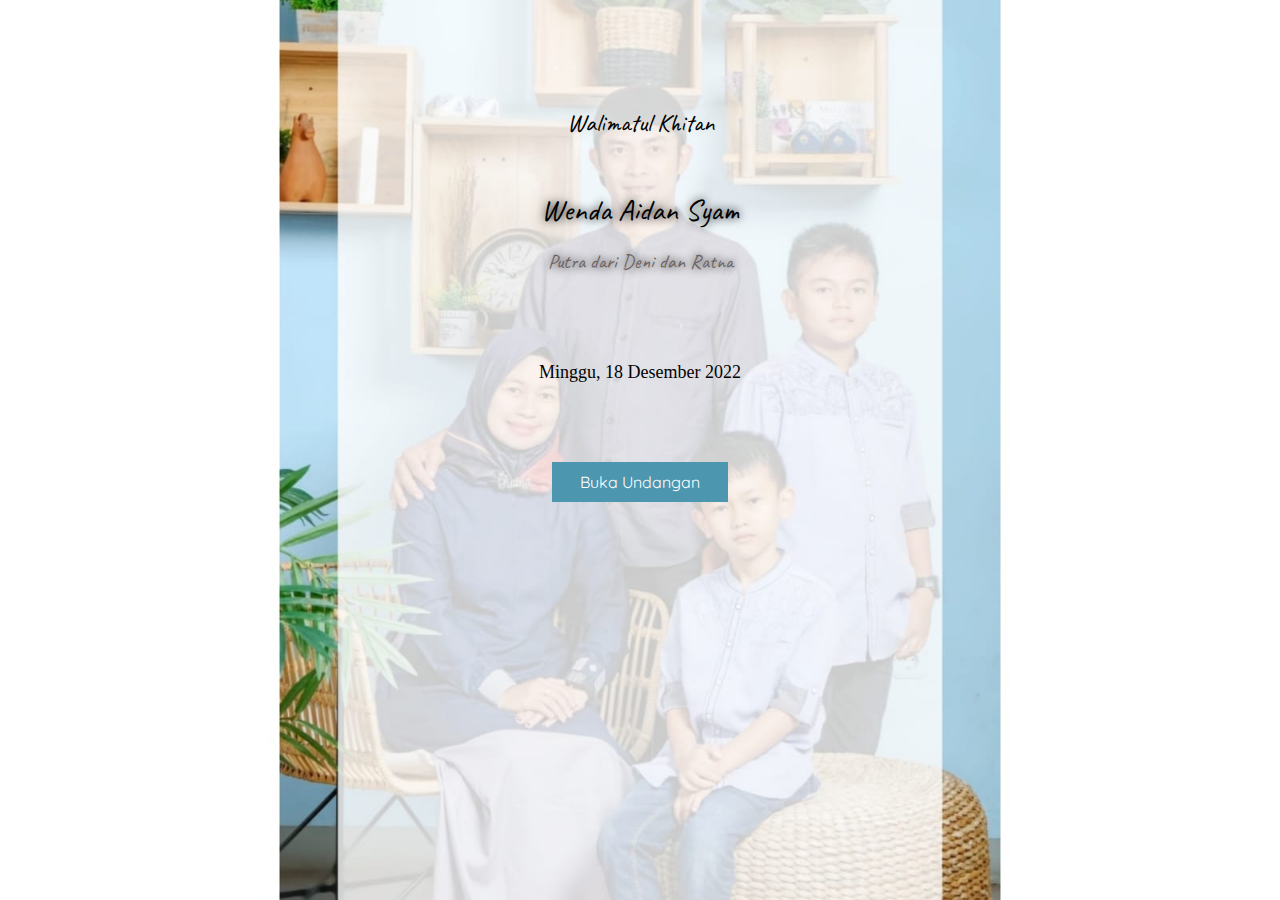
==== index.html @ 90796e2a "add undangan" ====
<!DOCTYPE html>
<html lang="en">
  <head>
    <meta charset="UTF-8">
    <title>Wenda Aidan Syam</title>
    <link rel="stylesheet" type="text/css" href="theme.css"> 
    <link rel="stylesheet" type="text/css" href="./icons/css/all.min.css"> 
    <link href="https://fonts.googleapis.com/css?family=Caveat|Quicksand&display=swap" rel="stylesheet">
    <meta name="viewport" content="width=device-width, initial-scale=1">
  </head>
  <body>

    <header class="header">
      <h1 class = "heading-subtext3"> Walimatul Khitan <br></br> </h1>
      <h1 class = "heading"> Wenda Aidan Syam </h1>
      <h1 class = "heading-subtext"> Putra dari Deni dan Ratna <br></br> <br></br> </h1> 
      <h1 class = "heading-subtext2" > Minggu, 18 Desember 2022 <br></br> <br></br> </h1> 
      <a href="home.html" class="button">Buka Undangan</a>
    </header>
  </body>
</html>
---- theme.css ----
*{
    font-family: 'Quicksand', sans-serif;
    font-size: 16px;
    color: #222;
}
html, body{
    margin: 0;
    height: 100vh;
    text-align: center;
    background: var(--blue-grey-100);
    background-repeat: no-repeat;
}
.header{
    background-image: url(./img/idan.jpg);
    background-repeat: no-repeat;
    background-position: 50% 50%;
    background-attachment: scroll;
    background-size: cover;
    height: 90vh;
    margin: 0;
    padding-top: 10vh;
}

.tm-slide-content-div {
	background-color: rgba(255,255,255,0.8);
	border-radius: 20px;	
	/* margin-left: 2%;
    margin-right: 2%; */
    margin-top: -10px;
    max-width: 600px;
    padding: 4%;
    width: 100%;  
}

.img {
    border: 4px solid #575D63;
    margin: 20px;
    padding: 10px;
    width: 150px;
    height: 90px;
  }

.heading {
    color: #000000;
    display: block;
    font-family: 'Caveat', cursive;
    font-size: 30px;
    font-weight: normal;
    text-shadow: 0 0 10px #000;
}
.heading-subtext{
    color: rgb(109, 100, 100);
    display: block;
    font-family: 'Caveat', cursive;
    font-size: 20px;
    font-weight: normal;
    text-shadow: 0 0 10px #000;
}

.heading-subtext2{
    color: rgb(1, 1, 1);
    display: block;
    font-family: 'Cilibri', cilibri;
    font-size: 18px;
    font-weight: normal;
    /* text-shadow: 0 0 10px #000; */
}

.heading-subtext3{
    color: rgb(0, 0, 0);
    display: block;
    font-family: 'Caveat', cursive;
    font-size: 25px;
    font-weight: normal;
    text-shadow: 0 0 10px rgb(230, 230, 230);
}

.heading-subtext4{
    color: rgb(0, 0, 0);
    display: block;
    font-family: 'Caveat', cursive;
    font-size: 20px;
    font-weight: normal;
    text-shadow: 0 0 10px rgb(230, 230, 230);
}

.heading-subtext5{
    -webkit-column-count: 2;
    -moz-column-count: 2;
    column-count: 2;
}

.button {
    background-color: #4c96af; /* Green */
    border: none;
    color: white;
    padding: 10px 28px;
    text-align: center;
    text-decoration: none;
    display: inline-block;
    margin: 4px 2px;
    cursor: pointer;
  }
  
.fixed-button{
    background: rgba(20,20,20,.5);
    border-radius: 1em;
    bottom: 1em;
    color: white;
    font-weight: bold;
    padding: 1em;
    position: fixed;
    right: 1em;
    text-decoration: none;
    z-index: 9999;
}
.fixed-button::after{
    content: "\25BE";
    display: block;
    font-size: 28px;
    line-height: 0;
    margin-bottom: 6px;
    margin-top: 10px;
    text-align: center;
}
.fixed-button:active,
.fixed-button:hover{
    background: rgba(20,20,20,.9);
}
.section{
    margin: 0 auto;
    max-width: 600px;
    padding: 1em 2.4em;
}
.sub-heading{
    font-family: 'Caveat', cursive;
    font-size: 3em;
    margin-top: 2em;
}

.sub-heading2{
    font-family: 'Caveat', cursive;
    font-size: 2em;
}

.details{
    margin: 0 auto 8em;
}
.details-heading{
    font-weight: bold;
    text-transform: uppercase;
}
.fas {
    font-size: 3em;
    opacity: .8;
}
.resort-image{
    width: 100%
}

@media only screen and (max-width: 600px) {
    .heading {
        font-size: 4em;
    }
  }


:root {
    --teal-050: #effcf6;
    --teal-100: #c6f7e2;
    --teal-200: #8eedc7;
    --teal-300: #65d6ad;
    --teal-400: #3ebd93;
    --teal-500: #27ab83;
    --teal-600: #199473;
    --teal-700: #147d64;
    --teal-800: #0c6b58;
    --teal-900: #014d40;
    --blue-grey-050: #f0f4f8;
    --blue-grey-100: #d9e2ec;
    --blue-grey-200: #bcccdc;
    --blue-grey-300: #9fb3c8;
    --blue-grey-400: #829ab1;
    --blue-grey-500: #627d98;
    --blue-grey-600: #486581;
    --blue-grey-700: #334e68;
    --blue-grey-800: #243b53;
    --blue-grey-900: #102a43;
}
    
main {
    max-width: -webkit-max-content;
    max-width: -moz-max-content;
    max-width: max-content;
    margin: 3em auto 0 auto;
    padding: 1.5em;
    background-color: #fff;
    border: 2px solid var(--blue-grey-200);
    border-radius: 8px;
}
  
.month-indicator {
    color: var(--blue-grey-700);
    text-align: center;
    font-weight: 500;
}
  
.day-of-week,
.date-grid {
    display: grid;
    grid-template-columns: repeat(7, 1fr);
}
  
.day-of-week {
    margin-top: 1.25em;
}
  
.day-of-week > * {
    font-size: 0.7em;
    color: var(--blue-grey-400);
    font-weight: 500;
    letter-spacing: 0.1em;
    font-variant: small-caps;
    text-align: center;
}
  
  /* Dates */
.date-grid {
    margin-top: 0.5em;
}

.date-grid2 {
    /* font-size: 24px; */
    color:rgb(255, 0, 64);
}
  
  /* Positioning the first day */
.date-grid button:first-child {
    grid-column: 4;
}
  
.date-grid button {
    position: relative;
    border: 0;
    width: 4.5ch;
    height: 4.5ch;
    border-radius: 50%;
    background-color: transparent;
    color: var(--blue-grey-600);
}
  
.date-grid button:hover,
.date-grid button:focus {
    outline: none;
    background-color: var(--blue-grey-050);
    color: var(--blue-grey-700);
}

.date-grid button:active,
.date-grid button.is-selected {
    background-color: var(--teal-100);
    color: var(--teal-900);
}
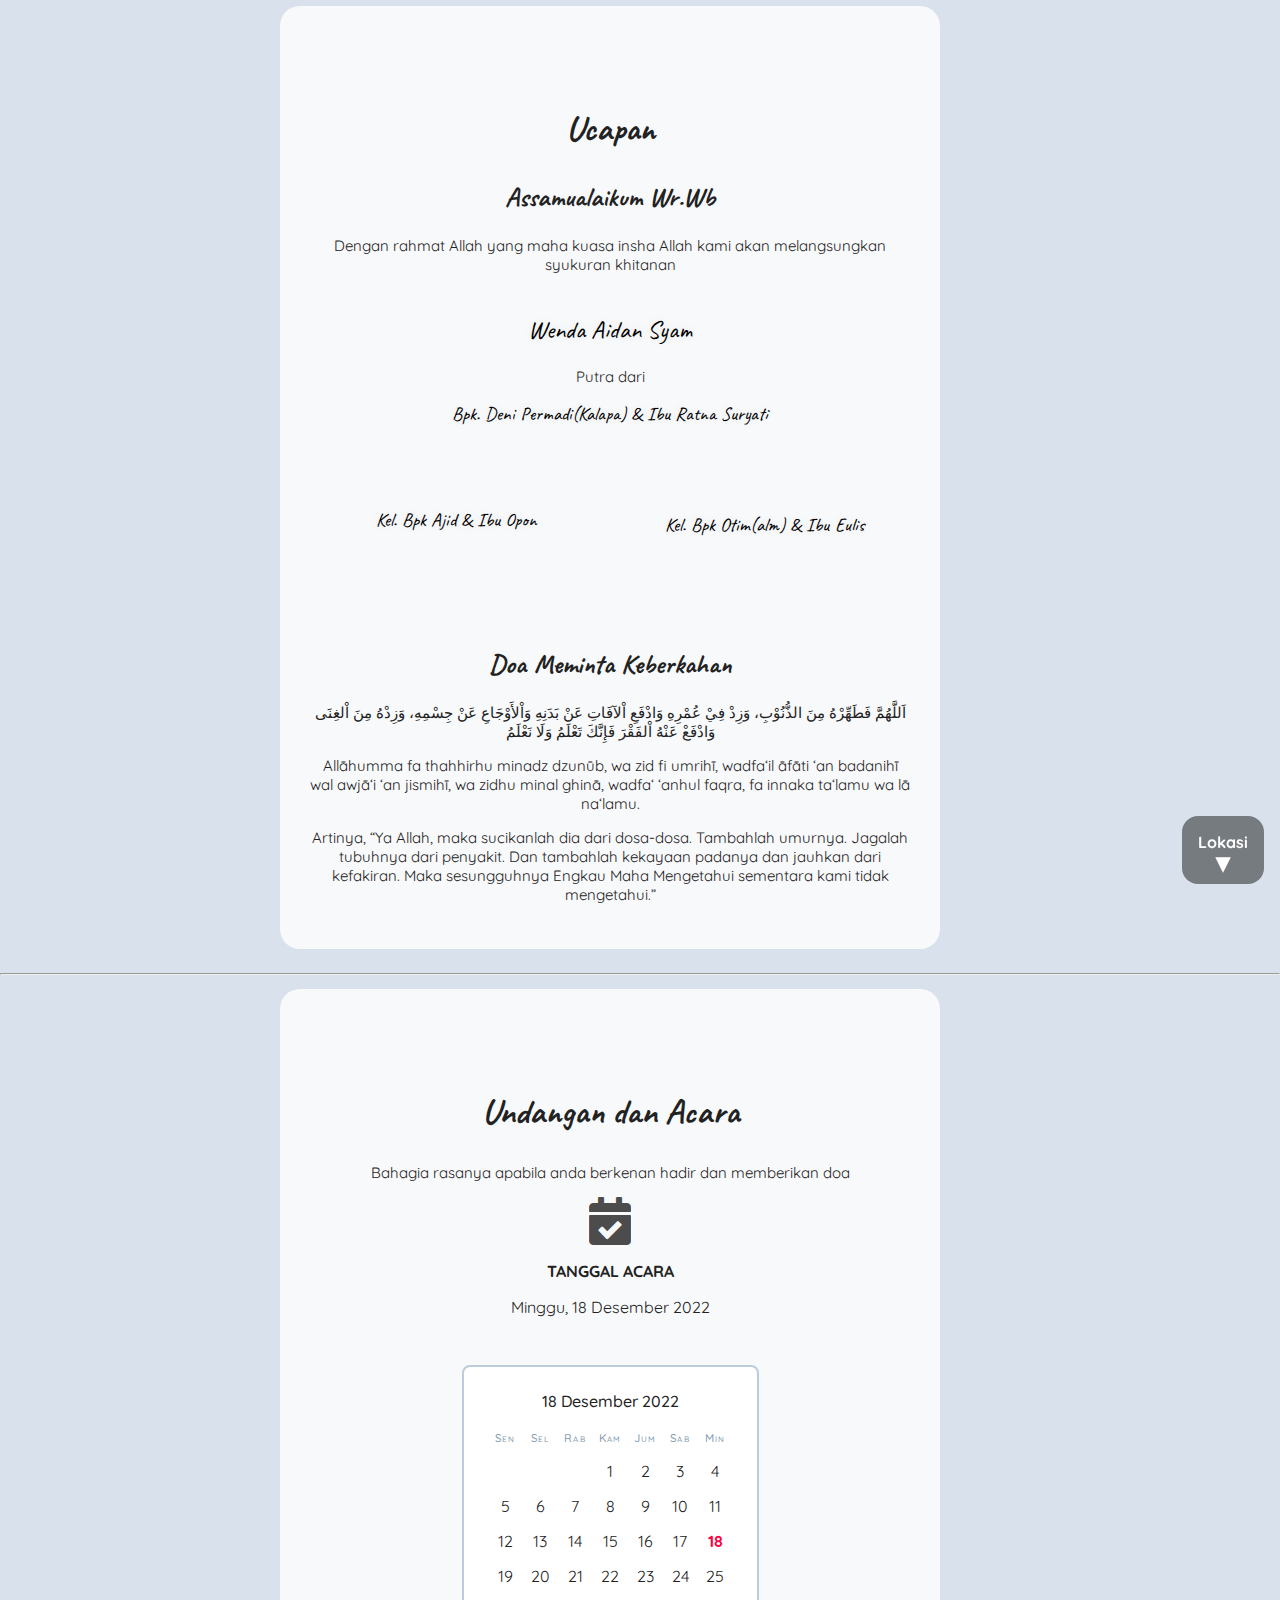
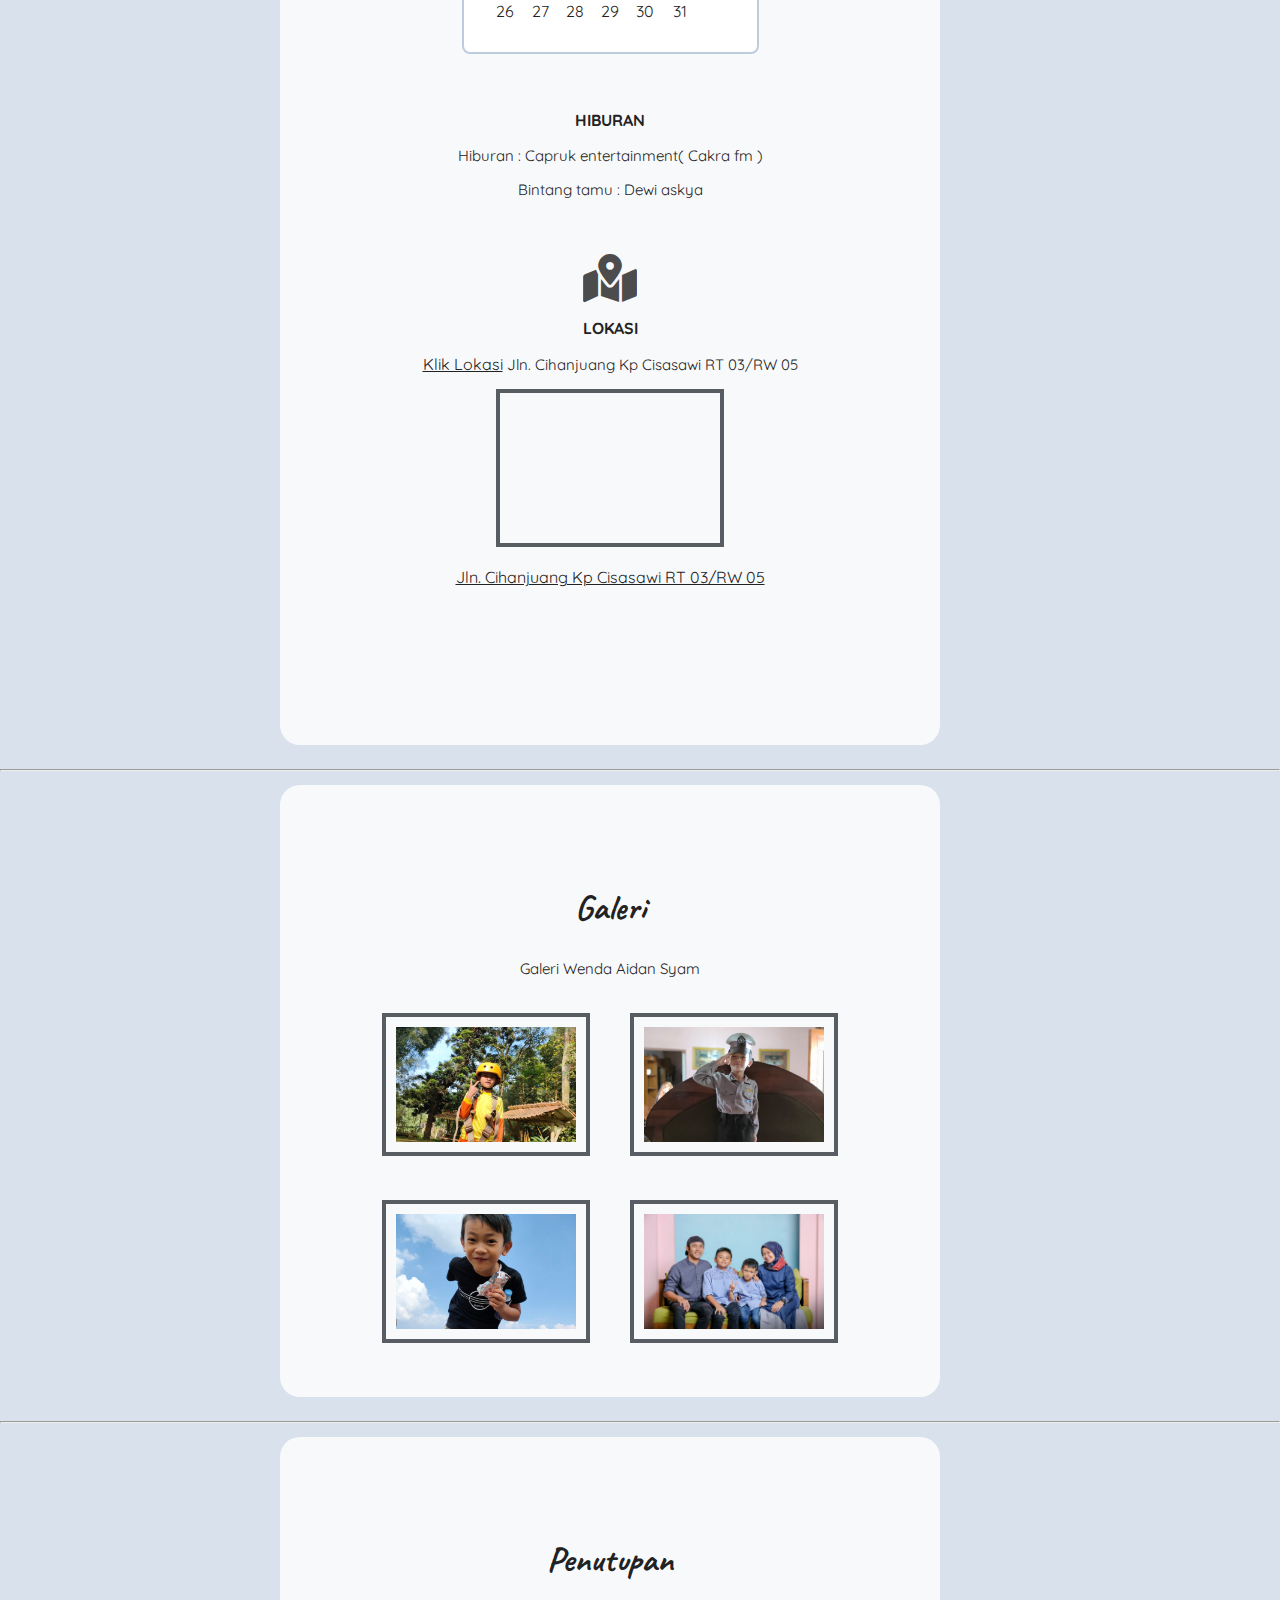
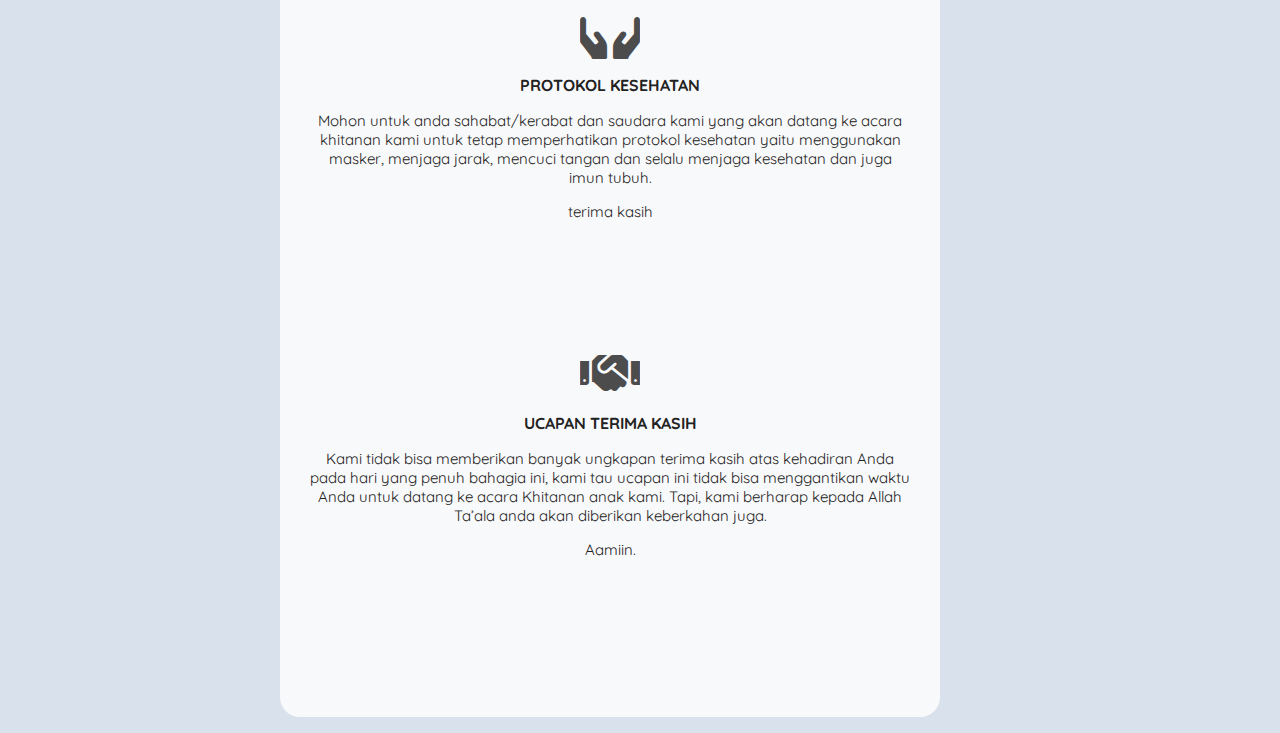
==== commit 983359f6: "Update index.html" ====
--- a/index.html
+++ b/index.html
@@ -10,12 +10,211 @@
   </head>
   <body>
 
-    <header class="header">
-      <h1 class = "heading-subtext3"> Walimatul Khitan <br></br> </h1>
-      <h1 class = "heading"> Wenda Aidan Syam </h1>
-      <h1 class = "heading-subtext"> Putra dari Deni dan Ratna <br></br> <br></br> </h1> 
-      <h1 class = "heading-subtext2" > Minggu, 18 Desember 2022 <br></br> <br></br> </h1> 
-      <a href="home.html" class="button">Buka Undangan</a>
-    </header>
-  </body>
-</html>+<a data-scroll class="fixed-button" href="#lokasi" id="rsvpButton">Lokasi</a> 
+<section class="section">
+<div class = "tm-slide-content-div">
+    <h2 class="sub-heading">Ucapan</h2> </marquee>
+    <h2 class= "sub-heading2">Assamualaikum Wr.Wb</h2>
+    <p class = "textIsi">Dengan rahmat Allah yang maha kuasa insha Allah kami akan melangsungkan syukuran khitanan<br></br></p>
+    <h2 class = "heading-subtext3">Wenda Aidan Syam</h2>
+    <p class = "textIsi">Putra dari</p>
+    <h2 class = "heading-subtext4">Bpk. Deni Permadi(Kalapa) & Ibu Ratna Suryati</h2>
+    <div class = "heading-subtext5">
+        <p class = "heading-subtext4"><br></br>Kel. Bpk Ajid & Ibu Opon <br></br><br></br>
+        Kel. Bpk Otim(alm) & Ibu Eulis</p>
+    </div> 
+
+    
+    <br></br><br></br>
+    <h2 class= "sub-heading2">Doa Meminta Keberkahan</h2>
+    <p class = "textIsi">اَللَّهُمَّ فَطَهِّرْهُ مِنَ الذُّنُوْبِ، وَزِدْ فِيْ عُمْرِهِ وَادْفَعِ اْلآفَاتِ عَنْ بَدَنِهِ وَاْلأَوْجَاعِ عَنْ جِسْمِهِ، وَزِدْهُ مِنَ اْلغِنَى وَادْفَعْ عَنْهُ اْلفَقْرَ فَإِنَّكَ تَعْلَمُ وَلَا نَعْلَمُ </p> 
+    <p class = "textIsi">Allāhumma fa thahhirhu minadz dzunūb, wa zid fi umrihī, wadfa‘il āfāti ‘an badanihī wal awjā‘i ‘an jismihī, wa zidhu minal ghinā, wadfa‘ ‘anhul faqra, fa innaka ta‘lamu wa lā na‘lamu.</p>
+    <p class = "textIsi">Artinya, “Ya Allah, maka sucikanlah dia dari dosa-dosa. Tambahlah umurnya. Jagalah tubuhnya dari penyakit. Dan tambahlah kekayaan padanya dan jauhkan dari kefakiran. Maka sesungguhnya Engkau Maha Mengetahui sementara kami tidak mengetahui.” </p>
+    <!-- <hr /> -->
+</div>
+</section>
+
+<hr />
+<section class="section">
+    <div class = "tm-slide-content-div">
+        <h2 class="sub-heading">Undangan dan Acara</h2>
+        <p class ="textIsi">Bahagia rasanya apabila anda berkenan hadir dan memberikan doa</p>
+        <div class="details">
+            <i class="fas fa-calendar-check"></i>
+            <h3 class="details-heading">Tanggal Acara</h3>
+            <p>Minggu, 18 Desember 2022</p>
+
+            <!-- date -->
+            <main>
+                <div class="calendar">
+                    <div class="month-indicator">
+                        <time datetime="2022-12"> 18 Desember 2022 </time>
+                    </div>
+                    <div class="day-of-week">
+                        <div>Sen</div>
+                        <div>Sel</div>
+                        <div>Rab</div>
+                        <div>Kam</div>
+                        <div>Jum</div>
+                        <div>Sab</div>
+                        <div>Min</div>
+                    </div>
+                
+                    <div class="date-grid">
+                        <button>
+                            <time datetime="2022-12-01">1</time>
+                        </button>
+                        <button>
+                            <time datetime="2022-12-02">2</time>
+                        </button>
+                        <button>
+                            <time datetime="2022-12-03">3</time>
+                        </button>
+                        <button>
+                            <time datetime="2022-12-04">4</time>
+                        </button>
+                        <button>
+                            <time datetime="2022-12-05">5</time>
+                        </button>
+                        <button>
+                            <time datetime="2022-12-06">6</time>
+                        </button>
+                        <button>
+                            <time datetime="2022-12-07">7</time>
+                        </button>
+                        <button>
+                            <time datetime="2022-12-08">8</time>
+                        </button>
+                        <button>
+                            <time datetime="2022-12-09">9</time>
+                        </button>
+                        <button>
+                            <time datetime="2022-12-10">10</time>
+                        </button>
+                        <button>
+                            <time datetime="2022-12-11">11</time>
+                        </button>
+                        <button>
+                            <time datetime="2022-12-12">12</time>
+                        </button>
+                        <button>
+                            <time datetime="2022-12-13">13</time>
+                        </button>
+                        <button>
+                            <time datetime="2022-12-14">14</time>
+                        </button>
+                        <button>
+                            <time datetime="2022-12-15">15</time>
+                        </button>
+                        <button>
+                            <time datetime="2022-12-16">16</time>
+                        </button>
+                        <button>
+                            <time datetime="2022-12-17">17</time>
+                        </button>
+                        <button>
+                            <time class = "date-grid2" style="font-weight: bold;" datetime="2022-12-18">18</time>
+                        </button>
+                        <button>
+                            <time datetime="2022-12-19">19</time>
+                        </button>
+                        <button>
+                            <time datetime="2022-12-20">20</time>
+                        </button>
+                        <button>
+                            <time class = "" datetime="2022-12-21">21</time>
+                        </button>
+                        <button>
+                            <time datetime="2022-12-22">22</time>
+                        </button>
+                        <button>
+                            <time datetime="2022-12-23">23</time>
+                        </button>
+                        <button>
+                            <time datetime="2022-12-24">24</time>
+                        </button>
+                        <button>
+                            <time datetime="2022-12-25">25</time>
+                        </button>
+                        <button>
+                            <time datetime="2022-12-26">26</time>
+                        </button>
+                        <button>
+                            <time datetime="2022-12-27">27</time>
+                        </button>
+                        <button>
+                            <time datetime="2022-12-28">28</time>
+                        </button>
+                        <button>
+                            <time datetime="2022-12-29">29</time>
+                        </button>
+                        <button>
+                            <time datetime="2022-12-30">30</time>
+                        </button>
+                        <button>
+                        <time datetime="2022-12-31">31</time>
+                        </button>
+                    </div>
+                </div>
+            </main>
+            <h3 class="details-heading"><br></br>Hiburan</h3>
+            <p class ="textIsi">Hiburan : Capruk entertainment( Cakra fm )</p>
+            <p class ="textIsi">Bintang tamu : Dewi askya </p>
+            <br></br>
+
+            <div class="details" id = "lokasi" >
+                <i class="fas fa-map-marked-alt"></i>
+                <h3 class="details-heading">Lokasi</h3>
+                <p class ="textIsi"><a rel="noopener" href="https://goo.gl/maps/z2snFkmb3ysiLXnd9">Klik Lokasi</a> Jln. Cihanjuang Kp Cisasawi RT 03/RW 05 </p>
+                <iframe src="https://www.google.com/maps/embed?pb=!1m18!1m12!1m3!1d990.3297551049537!2d107.56600668803978!3d-6.852310268163461!2m3!1f0!2f0!3f0!3m2!1i1024!2i768!4f13.1!3m3!1m2!1s0x2e68e404273e4283%3A0xbbbafc09ee3b0816!2sJl.%20Cisasawi%2060-65%2C%20Cihanjuang%2C%20Kec.%20Parongpong%2C%20Kabupaten%20Bandung%20Barat%2C%20Jawa%20Barat%2040559!5e0!3m2!1sid!2sid!4v1669256271703!5m2!1sid!2sid" 
+                        width="220" height="150" style="border: 4px solid #575D63;" allowfullscreen="" loading="lazy" referrerpolicy="no-referrer-when-downgrade"></iframe>
+                <p><a rel="noopener" href="https://goo.gl/maps/z2snFkmb3ysiLXnd9"> Jln. Cihanjuang Kp Cisasawi RT 03/RW 05 </a></p>
+            </div>
+        </div>
+    </div>
+</section>
+
+    <!-- galeri -->
+<hr />
+<section class="section">
+    <div class = "tm-slide-content-div">
+        <h2 class="sub-heading">Galeri</h2>
+        <p class ="textIsi">Galeri Wenda Aidan Syam</p>
+        <img class = "img" src= "./img/1.jpg"><img class = "img" src="./img/2.jpg">
+        <img class = "img" src= "./img/3.jpg"><img class = "img" src="./img/4.jpg">
+    </div>
+</section>
+
+<hr />
+<section class="section">
+    <div class = "tm-slide-content-div">
+        <div class="details">
+            <h2 class="sub-heading">Penutupan</h2>
+            <i class="fas fa-hands fa-shake"></i>
+            <h3 class="details-heading">Protokol Kesehatan</h3>
+            <p class ="textIsi">Mohon untuk anda sahabat/kerabat dan saudara kami yang akan datang ke acara khitanan kami untuk tetap memperhatikan protokol kesehatan yaitu menggunakan masker, menjaga jarak, mencuci tangan dan selalu menjaga kesehatan dan juga imun tubuh. </p>
+            <p class ="textIsi">terima kasih</p>
+        </div>
+        
+        <div class="details">
+            <i class="fas fa-handshake"></i>
+            <h3 class="details-heading">Ucapan Terima Kasih</h3>
+            <p class ="textIsi">Kami tidak bisa memberikan banyak ungkapan terima kasih atas kehadiran Anda pada hari yang penuh bahagia ini, kami tau ucapan ini tidak bisa menggantikan waktu Anda untuk datang ke acara Khitanan anak kami.
+            Tapi, kami berharap kepada Allah Ta’ala anda akan diberikan keberkahan juga.</p>
+            <p class ="textIsi">Aamiin.</p>
+        </div>
+    </div>
+</section>
+    
+<script src="./js/smooth-scroll.polyfills.min.js"></script>
+<script defer>
+  var scroll = new SmoothScroll('a[href*="#"]');
+  var rsvpButton = document.getElementById('rsvpButton')
+  rsvpButton.addEventListener('click',hideButton,false);
+
+  function hideButton() {
+    rsvpButton.style.display = 'none';
+  }   
+</script>
+</body>
+</html>
--- a/theme.css
+++ b/theme.css
@@ -24,20 +24,20 @@
 .tm-slide-content-div {
 	background-color: rgba(255,255,255,0.8);
 	border-radius: 20px;	
-	/* margin-left: 2%;
-    margin-right: 2%; */
+	margin-left: 2%;
+    margin-right: 2%; 
     margin-top: -10px;
-    max-width: 600px;
+    max-width: 600px; 
     padding: 4%;
-    width: 100%;  
+    width: 100%;   
 }
 
 .img {
     border: 4px solid #575D63;
     margin: 20px;
     padding: 10px;
-    width: 150px;
-    height: 90px;
+    width: 180px;
+    height: 115px;
   }
 
 .heading {
@@ -79,7 +79,7 @@
     color: rgb(0, 0, 0);
     display: block;
     font-family: 'Caveat', cursive;
-    font-size: 20px;
+    font-size: 19px;
     font-weight: normal;
     text-shadow: 0 0 10px rgb(230, 230, 230);
 }
@@ -88,6 +88,10 @@
     -webkit-column-count: 2;
     -moz-column-count: 2;
     column-count: 2;
+}
+
+.textIsi{
+    font-size: 15px;
 }
 
 .button {
@@ -129,18 +133,18 @@
 }
 .section{
     margin: 0 auto;
-    max-width: 600px;
+    max-width: 750px;
     padding: 1em 2.4em;
 }
 .sub-heading{
     font-family: 'Caveat', cursive;
-    font-size: 3em;
+    font-size: 35px;
     margin-top: 2em;
 }
 
 .sub-heading2{
     font-family: 'Caveat', cursive;
-    font-size: 2em;
+    font-size: 27px;
 }
 
 .details{
@@ -242,8 +246,8 @@
 .date-grid button {
     position: relative;
     border: 0;
-    width: 4.5ch;
-    height: 4.5ch;
+    width: 3.5ch;
+    height: 3.5ch;
     border-radius: 50%;
     background-color: transparent;
     color: var(--blue-grey-600);
@@ -261,4 +265,3 @@
     background-color: var(--teal-100);
     color: var(--teal-900);
 }
-
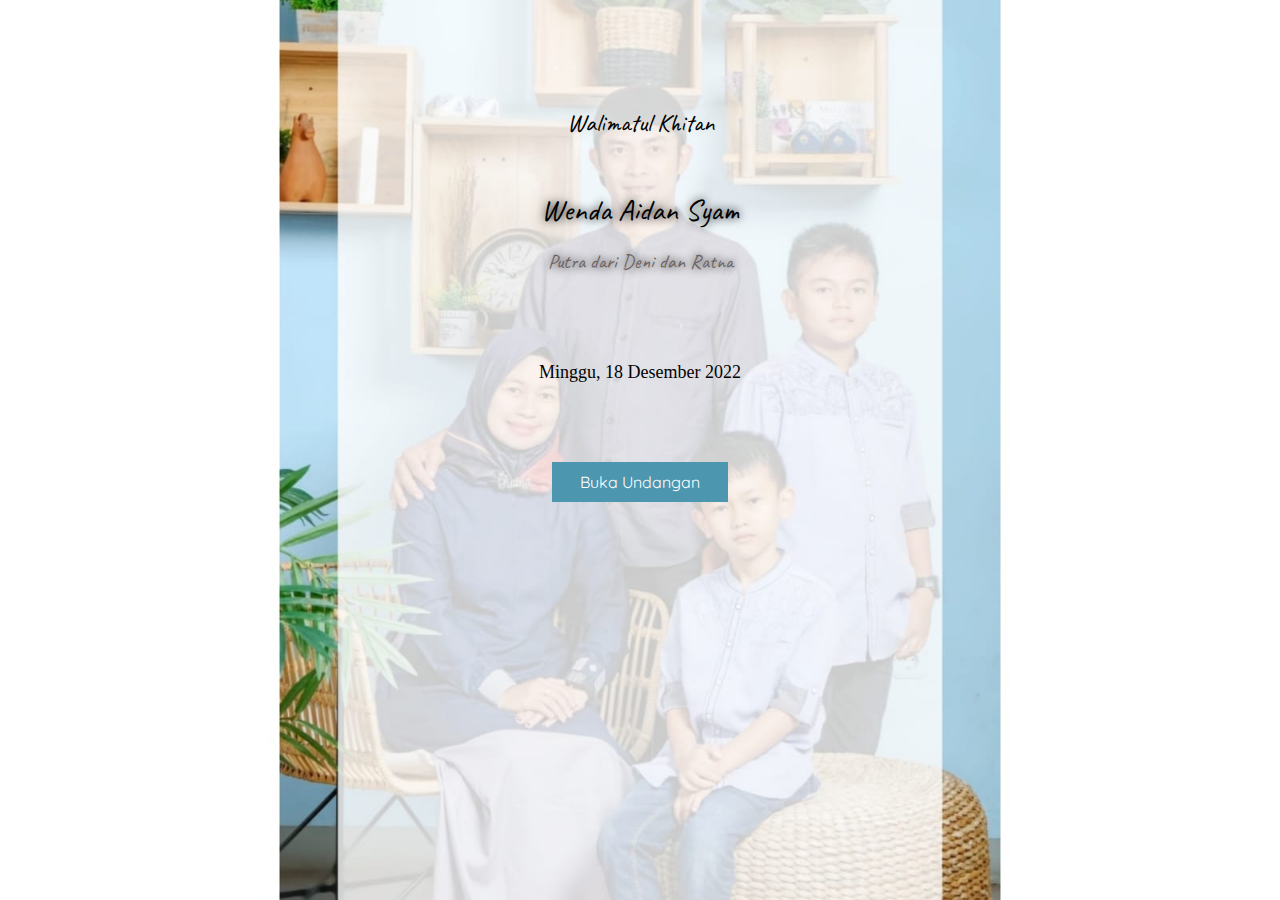
==== commit 2ba55927: "Update index.html" ====
--- a/index.html
+++ b/index.html
@@ -10,211 +10,12 @@
   </head>
   <body>
 
-<a data-scroll class="fixed-button" href="#lokasi" id="rsvpButton">Lokasi</a> 
-<section class="section">
-<div class = "tm-slide-content-div">
-    <h2 class="sub-heading">Ucapan</h2> </marquee>
-    <h2 class= "sub-heading2">Assamualaikum Wr.Wb</h2>
-    <p class = "textIsi">Dengan rahmat Allah yang maha kuasa insha Allah kami akan melangsungkan syukuran khitanan<br></br></p>
-    <h2 class = "heading-subtext3">Wenda Aidan Syam</h2>
-    <p class = "textIsi">Putra dari</p>
-    <h2 class = "heading-subtext4">Bpk. Deni Permadi(Kalapa) & Ibu Ratna Suryati</h2>
-    <div class = "heading-subtext5">
-        <p class = "heading-subtext4"><br></br>Kel. Bpk Ajid & Ibu Opon <br></br><br></br>
-        Kel. Bpk Otim(alm) & Ibu Eulis</p>
-    </div> 
-
-    
-    <br></br><br></br>
-    <h2 class= "sub-heading2">Doa Meminta Keberkahan</h2>
-    <p class = "textIsi">اَللَّهُمَّ فَطَهِّرْهُ مِنَ الذُّنُوْبِ، وَزِدْ فِيْ عُمْرِهِ وَادْفَعِ اْلآفَاتِ عَنْ بَدَنِهِ وَاْلأَوْجَاعِ عَنْ جِسْمِهِ، وَزِدْهُ مِنَ اْلغِنَى وَادْفَعْ عَنْهُ اْلفَقْرَ فَإِنَّكَ تَعْلَمُ وَلَا نَعْلَمُ </p> 
-    <p class = "textIsi">Allāhumma fa thahhirhu minadz dzunūb, wa zid fi umrihī, wadfa‘il āfāti ‘an badanihī wal awjā‘i ‘an jismihī, wa zidhu minal ghinā, wadfa‘ ‘anhul faqra, fa innaka ta‘lamu wa lā na‘lamu.</p>
-    <p class = "textIsi">Artinya, “Ya Allah, maka sucikanlah dia dari dosa-dosa. Tambahlah umurnya. Jagalah tubuhnya dari penyakit. Dan tambahlah kekayaan padanya dan jauhkan dari kefakiran. Maka sesungguhnya Engkau Maha Mengetahui sementara kami tidak mengetahui.” </p>
-    <!-- <hr /> -->
-</div>
-</section>
-
-<hr />
-<section class="section">
-    <div class = "tm-slide-content-div">
-        <h2 class="sub-heading">Undangan dan Acara</h2>
-        <p class ="textIsi">Bahagia rasanya apabila anda berkenan hadir dan memberikan doa</p>
-        <div class="details">
-            <i class="fas fa-calendar-check"></i>
-            <h3 class="details-heading">Tanggal Acara</h3>
-            <p>Minggu, 18 Desember 2022</p>
-
-            <!-- date -->
-            <main>
-                <div class="calendar">
-                    <div class="month-indicator">
-                        <time datetime="2022-12"> 18 Desember 2022 </time>
-                    </div>
-                    <div class="day-of-week">
-                        <div>Sen</div>
-                        <div>Sel</div>
-                        <div>Rab</div>
-                        <div>Kam</div>
-                        <div>Jum</div>
-                        <div>Sab</div>
-                        <div>Min</div>
-                    </div>
-                
-                    <div class="date-grid">
-                        <button>
-                            <time datetime="2022-12-01">1</time>
-                        </button>
-                        <button>
-                            <time datetime="2022-12-02">2</time>
-                        </button>
-                        <button>
-                            <time datetime="2022-12-03">3</time>
-                        </button>
-                        <button>
-                            <time datetime="2022-12-04">4</time>
-                        </button>
-                        <button>
-                            <time datetime="2022-12-05">5</time>
-                        </button>
-                        <button>
-                            <time datetime="2022-12-06">6</time>
-                        </button>
-                        <button>
-                            <time datetime="2022-12-07">7</time>
-                        </button>
-                        <button>
-                            <time datetime="2022-12-08">8</time>
-                        </button>
-                        <button>
-                            <time datetime="2022-12-09">9</time>
-                        </button>
-                        <button>
-                            <time datetime="2022-12-10">10</time>
-                        </button>
-                        <button>
-                            <time datetime="2022-12-11">11</time>
-                        </button>
-                        <button>
-                            <time datetime="2022-12-12">12</time>
-                        </button>
-                        <button>
-                            <time datetime="2022-12-13">13</time>
-                        </button>
-                        <button>
-                            <time datetime="2022-12-14">14</time>
-                        </button>
-                        <button>
-                            <time datetime="2022-12-15">15</time>
-                        </button>
-                        <button>
-                            <time datetime="2022-12-16">16</time>
-                        </button>
-                        <button>
-                            <time datetime="2022-12-17">17</time>
-                        </button>
-                        <button>
-                            <time class = "date-grid2" style="font-weight: bold;" datetime="2022-12-18">18</time>
-                        </button>
-                        <button>
-                            <time datetime="2022-12-19">19</time>
-                        </button>
-                        <button>
-                            <time datetime="2022-12-20">20</time>
-                        </button>
-                        <button>
-                            <time class = "" datetime="2022-12-21">21</time>
-                        </button>
-                        <button>
-                            <time datetime="2022-12-22">22</time>
-                        </button>
-                        <button>
-                            <time datetime="2022-12-23">23</time>
-                        </button>
-                        <button>
-                            <time datetime="2022-12-24">24</time>
-                        </button>
-                        <button>
-                            <time datetime="2022-12-25">25</time>
-                        </button>
-                        <button>
-                            <time datetime="2022-12-26">26</time>
-                        </button>
-                        <button>
-                            <time datetime="2022-12-27">27</time>
-                        </button>
-                        <button>
-                            <time datetime="2022-12-28">28</time>
-                        </button>
-                        <button>
-                            <time datetime="2022-12-29">29</time>
-                        </button>
-                        <button>
-                            <time datetime="2022-12-30">30</time>
-                        </button>
-                        <button>
-                        <time datetime="2022-12-31">31</time>
-                        </button>
-                    </div>
-                </div>
-            </main>
-            <h3 class="details-heading"><br></br>Hiburan</h3>
-            <p class ="textIsi">Hiburan : Capruk entertainment( Cakra fm )</p>
-            <p class ="textIsi">Bintang tamu : Dewi askya </p>
-            <br></br>
-
-            <div class="details" id = "lokasi" >
-                <i class="fas fa-map-marked-alt"></i>
-                <h3 class="details-heading">Lokasi</h3>
-                <p class ="textIsi"><a rel="noopener" href="https://goo.gl/maps/z2snFkmb3ysiLXnd9">Klik Lokasi</a> Jln. Cihanjuang Kp Cisasawi RT 03/RW 05 </p>
-                <iframe src="https://www.google.com/maps/embed?pb=!1m18!1m12!1m3!1d990.3297551049537!2d107.56600668803978!3d-6.852310268163461!2m3!1f0!2f0!3f0!3m2!1i1024!2i768!4f13.1!3m3!1m2!1s0x2e68e404273e4283%3A0xbbbafc09ee3b0816!2sJl.%20Cisasawi%2060-65%2C%20Cihanjuang%2C%20Kec.%20Parongpong%2C%20Kabupaten%20Bandung%20Barat%2C%20Jawa%20Barat%2040559!5e0!3m2!1sid!2sid!4v1669256271703!5m2!1sid!2sid" 
-                        width="220" height="150" style="border: 4px solid #575D63;" allowfullscreen="" loading="lazy" referrerpolicy="no-referrer-when-downgrade"></iframe>
-                <p><a rel="noopener" href="https://goo.gl/maps/z2snFkmb3ysiLXnd9"> Jln. Cihanjuang Kp Cisasawi RT 03/RW 05 </a></p>
-            </div>
-        </div>
-    </div>
-</section>
-
-    <!-- galeri -->
-<hr />
-<section class="section">
-    <div class = "tm-slide-content-div">
-        <h2 class="sub-heading">Galeri</h2>
-        <p class ="textIsi">Galeri Wenda Aidan Syam</p>
-        <img class = "img" src= "./img/1.jpg"><img class = "img" src="./img/2.jpg">
-        <img class = "img" src= "./img/3.jpg"><img class = "img" src="./img/4.jpg">
-    </div>
-</section>
-
-<hr />
-<section class="section">
-    <div class = "tm-slide-content-div">
-        <div class="details">
-            <h2 class="sub-heading">Penutupan</h2>
-            <i class="fas fa-hands fa-shake"></i>
-            <h3 class="details-heading">Protokol Kesehatan</h3>
-            <p class ="textIsi">Mohon untuk anda sahabat/kerabat dan saudara kami yang akan datang ke acara khitanan kami untuk tetap memperhatikan protokol kesehatan yaitu menggunakan masker, menjaga jarak, mencuci tangan dan selalu menjaga kesehatan dan juga imun tubuh. </p>
-            <p class ="textIsi">terima kasih</p>
-        </div>
-        
-        <div class="details">
-            <i class="fas fa-handshake"></i>
-            <h3 class="details-heading">Ucapan Terima Kasih</h3>
-            <p class ="textIsi">Kami tidak bisa memberikan banyak ungkapan terima kasih atas kehadiran Anda pada hari yang penuh bahagia ini, kami tau ucapan ini tidak bisa menggantikan waktu Anda untuk datang ke acara Khitanan anak kami.
-            Tapi, kami berharap kepada Allah Ta’ala anda akan diberikan keberkahan juga.</p>
-            <p class ="textIsi">Aamiin.</p>
-        </div>
-    </div>
-</section>
-    
-<script src="./js/smooth-scroll.polyfills.min.js"></script>
-<script defer>
-  var scroll = new SmoothScroll('a[href*="#"]');
-  var rsvpButton = document.getElementById('rsvpButton')
-  rsvpButton.addEventListener('click',hideButton,false);
-
-  function hideButton() {
-    rsvpButton.style.display = 'none';
-  }   
-</script>
-</body>
+    <header class="header">
+      <h1 class = "heading-subtext3"> Walimatul Khitan <br></br> </h1>
+      <h1 class = "heading"> Wenda Aidan Syam </h1>
+      <h1 class = "heading-subtext"> Putra dari Deni dan Ratna <br></br> <br></br> </h1> 
+      <h1 class = "heading-subtext2" > Minggu, 18 Desember 2022 <br></br> <br></br> </h1> 
+      <a href="home.html" class="button">Buka Undangan</a>
+    </header>
+  </body>
 </html>
